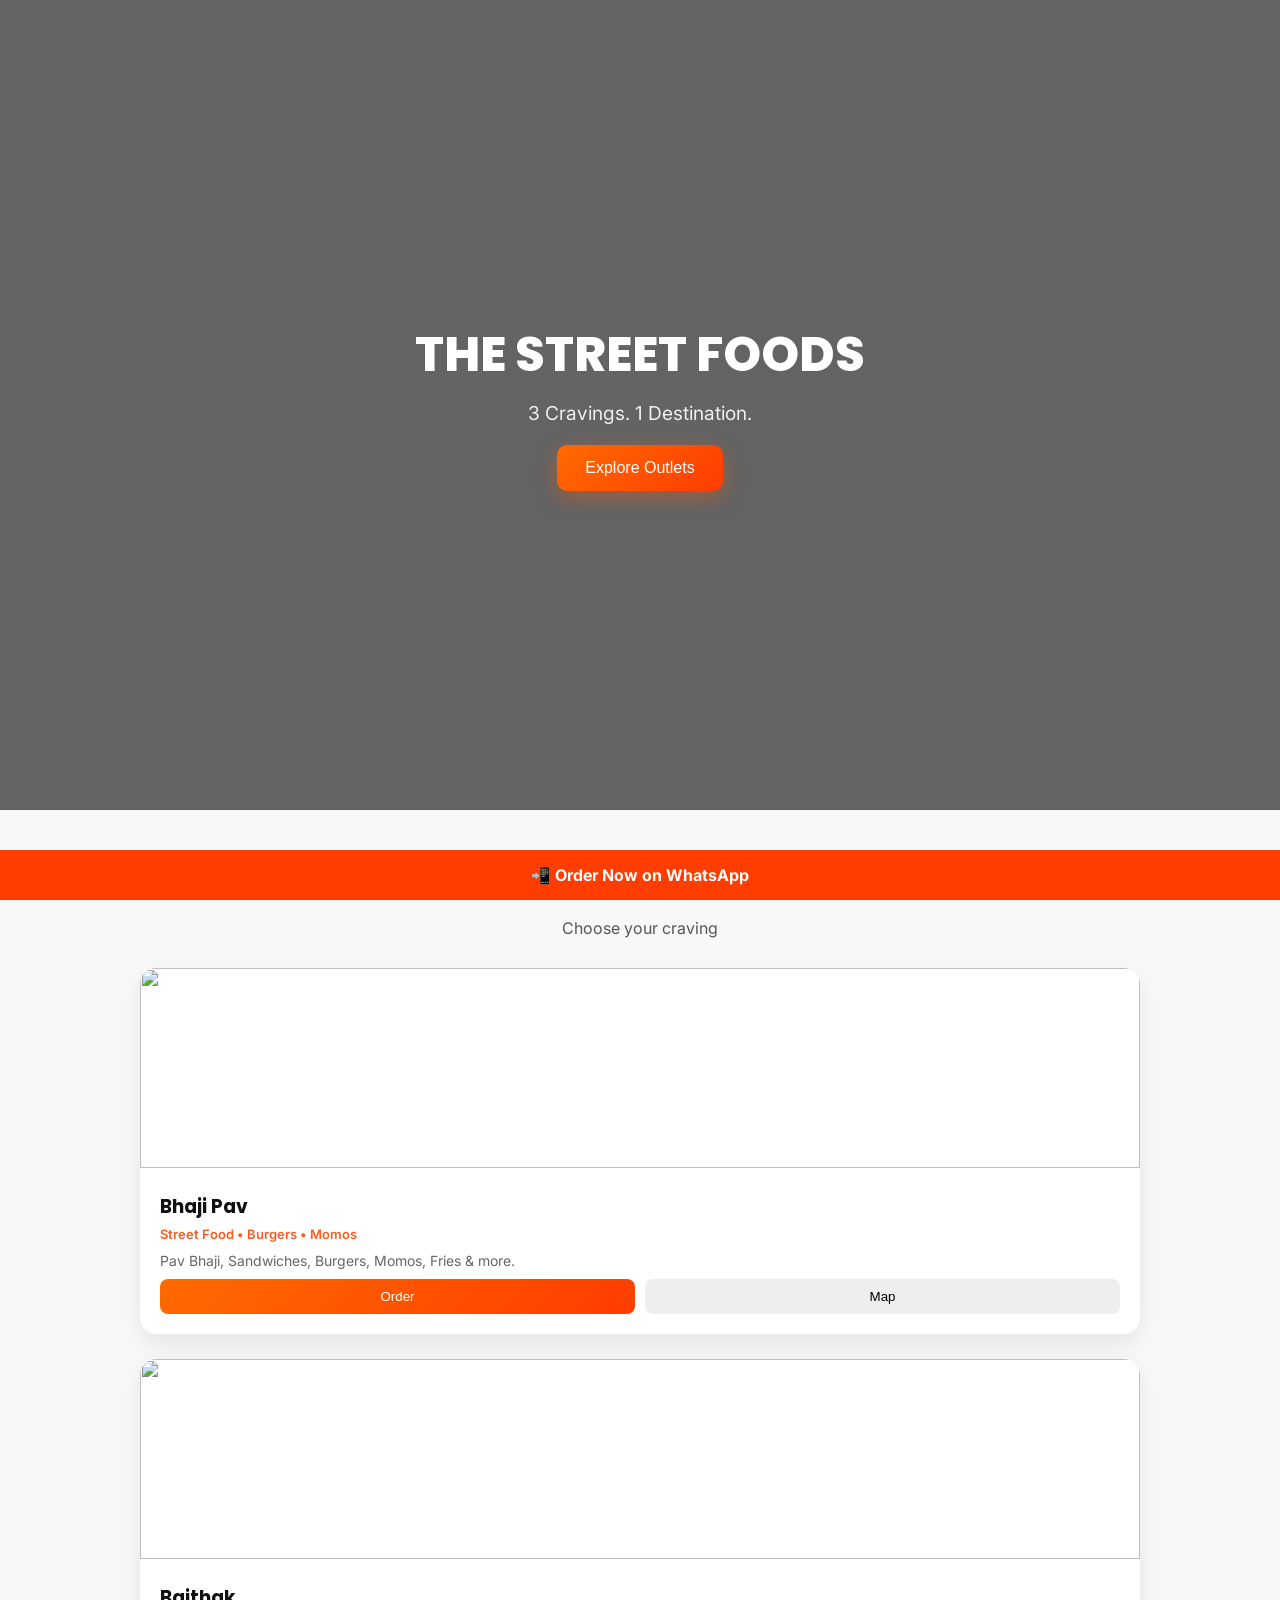
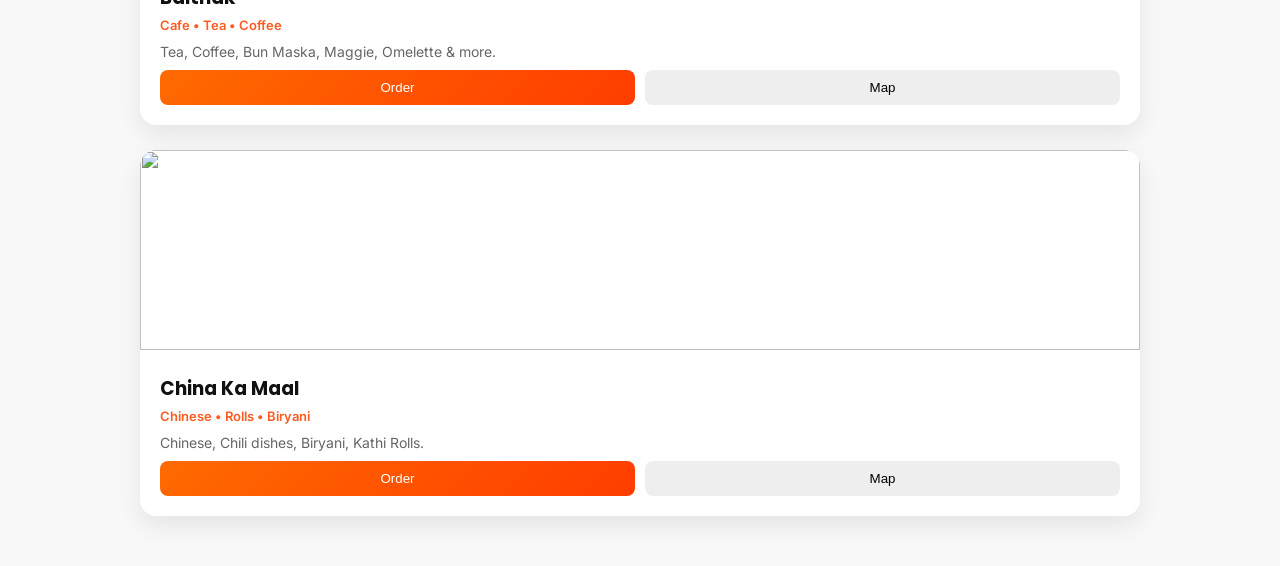
==== index.html @ 8d5b3496 "Add files via upload" ====
<!DOCTYPE html>
<html lang="en">
<head>
    <meta charset="UTF-8" />
    <meta name="viewport" content="width=device-width, initial-scale=1.0"/>
    <title>The Street Foods</title>

    <!-- Fonts -->
    <link href="https://fonts.googleapis.com/css2?family=Poppins:wght@400;600;800&family=Inter:wght@300;400;500&display=swap" rel="stylesheet">

    <style>
        * {
          margin: 0;
          padding: 0;
          box-sizing: border-box;
        }

        body {
          font-family: 'Inter', sans-serif;
          background: #f8f8f8;
          color: #111;
        }

        /* HERO */
        .hero {
          height: 90vh;
          background: linear-gradient(rgba(0,0,0,0.6), rgba(0,0,0,0.6)),
                      url('https://images.unsplash.com/photo-1504674900247-0877df9cc836');
          background-size: cover;
          background-position: center;
          display: flex;
          align-items: center;
          justify-content: center;
          text-align: center;
          color: white;
          padding: 20px;
        }

        .hero h1 {
          font-family: 'Poppins', sans-serif;
          font-size: 3rem;
          font-weight: 800;
        }

        .hero p {
          margin-top: 10px;
          font-size: 1.2rem;
          opacity: 0.9;
        }

        .hero button {
          margin-top: 20px;
          padding: 14px 28px;
          border: none;
          border-radius: 10px;
          background: linear-gradient(135deg, #ff6a00, #ff3d00);
          color: white;
          font-size: 16px;
          cursor: pointer;
          box-shadow: 0 6px 20px rgba(255,90,0,0.4);
          transition: 0.3s;
        }

        .hero button:hover {
          transform: scale(1.05);
        }

        /* SECTION */
        .section {
          padding: 50px 20px;
        }

        .section h2 {
          text-align: center;
          font-family: 'Poppins';
          font-size: 2rem;
          margin-bottom: 10px;
        }

        .section p {
          text-align: center;
          margin-bottom: 30px;
          color: #555;
        }

        /* CARDS */
        .cards {
          display: grid;
          gap: 25px;
          max-width: 1000px;
          margin: auto;
        }

        .card {
          background: white;
          border-radius: 16px;
          overflow: hidden;
          box-shadow: 0 10px 25px rgba(0,0,0,0.08);
          transition: 0.3s;
        }

        .card:hover {
          transform: translateY(-5px);
        }

        .card img {
          width: 100%;
          height: 200px;
          object-fit: cover;
        }

        .card-content {
          padding: 20px;
        }

        .card h3 {
          font-family: 'Poppins';
          margin-bottom: 5px;
        }

        .tag {
          font-size: 13px;
          color: #ff5a1f;
          font-weight: 600;
          margin-bottom: 10px;
        }

        .desc {
          font-size: 14px;
          color: #666;
          margin-bottom: 10px;
        }

        .buttons {
          display: flex;
          gap: 10px;
          margin-top: 10px;
        }

        .btn {
          flex: 1;
          padding: 10px;
          border-radius: 8px;
          border: none;
          cursor: pointer;
        }

        .primary {
          background: linear-gradient(135deg, #ff6a00, #ff3d00);
          color: white;
        }

        .secondary {
          background: #eee;
        }

        /* Sticky button */
        .sticky {
          position: fixed;
          bottom: 0;
          width: 100%;
          background: #ff3d00;
          color: white;
          text-align: center;
          padding: 15px;
          font-weight: bold;
        }

        /* MOBILE */
        @media (max-width: 600px) {
          .hero h1 {
            font-size: 2.2rem;
          }
        }
    </style>
</head>

<body>

<!-- HERO -->
<section class="hero">
    <div>
        <h1>THE STREET FOODS</h1>
        <p>3 Cravings. 1 Destination.</p>
        <button onclick="scrollToOutlets()">Explore Outlets</button>
    </div>
</section>

<!-- OUTLETS -->
<section class="section" id="outlets">
    <h2>Our Outlets</h2>
    <p>Choose your craving</p>

    <div class="cards">

        <!-- Bhaji Pav -->
        <div class="card">
            <img src="https://images.unsplash.com/photo-1604908554027-e477d54b3f6b">
            <div class="card-content">
                <h3>Bhaji Pav</h3>
                <div class="tag">Street Food • Burgers • Momos</div>
                <div class="desc">
                    Pav Bhaji, Sandwiches, Burgers, Momos, Fries & more.
                </div>

                <div class="buttons">
                    <button class="btn primary" onclick="order('Bhaji Pav', '918409067309')">Order</button>
                    <button class="btn secondary" onclick="openMap('https://share.google/gjvX9seNaSlevF1n9')">Map</button>
                </div>
            </div>
        </div>

        <!-- Baithak -->
        <div class="card">
            <img src="https://images.unsplash.com/photo-1495474472287-4d71bcdd2085">
            <div class="card-content">
                <h3>Baithak</h3>
                <div class="tag">Cafe • Tea • Coffee</div>
                <div class="desc">
                    Tea, Coffee, Bun Maska, Maggie, Omelette & more.
                </div>

                <div class="buttons">
                    <button class="btn primary" onclick="order('Baithak', '918409067309')">Order</button>
                    <button class="btn secondary" onclick="openMap('https://share.google/8egLSYewcyZuOjMww')">Map</button>
                </div>
            </div>
        </div>

        <!-- China -->
        <div class="card">
            <img src="https://images.unsplash.com/photo-1546069901-ba9599a7e63c">
            <div class="card-content">
                <h3>China Ka Maal</h3>
                <div class="tag">Chinese • Rolls • Biryani</div>
                <div class="desc">
                    Chinese, Chili dishes, Biryani, Kathi Rolls.
                </div>

                <div class="buttons">
                    <button class="btn primary" onclick="order('China Ka Maal', '917033182192')">Order</button>
                    <button class="btn secondary" onclick="openMap('https://share.google/0GJ7uHHTRGUVC8TvQ')">Map</button>
                </div>
            </div>
        </div>

    </div>
</section>

<!-- Sticky CTA -->
<div class="sticky" onclick="order('The Street Foods', '918409067309')">
    📲 Order Now on WhatsApp
</div>

<script>
    function scrollToOutlets() {
      document.getElementById("outlets").scrollIntoView({ behavior: "smooth" });
    }

    function order(outlet, number) {
      const msg = `Hi, I want to order from ${outlet}`;
      window.open(`https://wa.me/${number}?text=${encodeURIComponent(msg)}`);
    }

    function openMap(link) {
      window.open(link);
    }
</script>

</body>
</html>
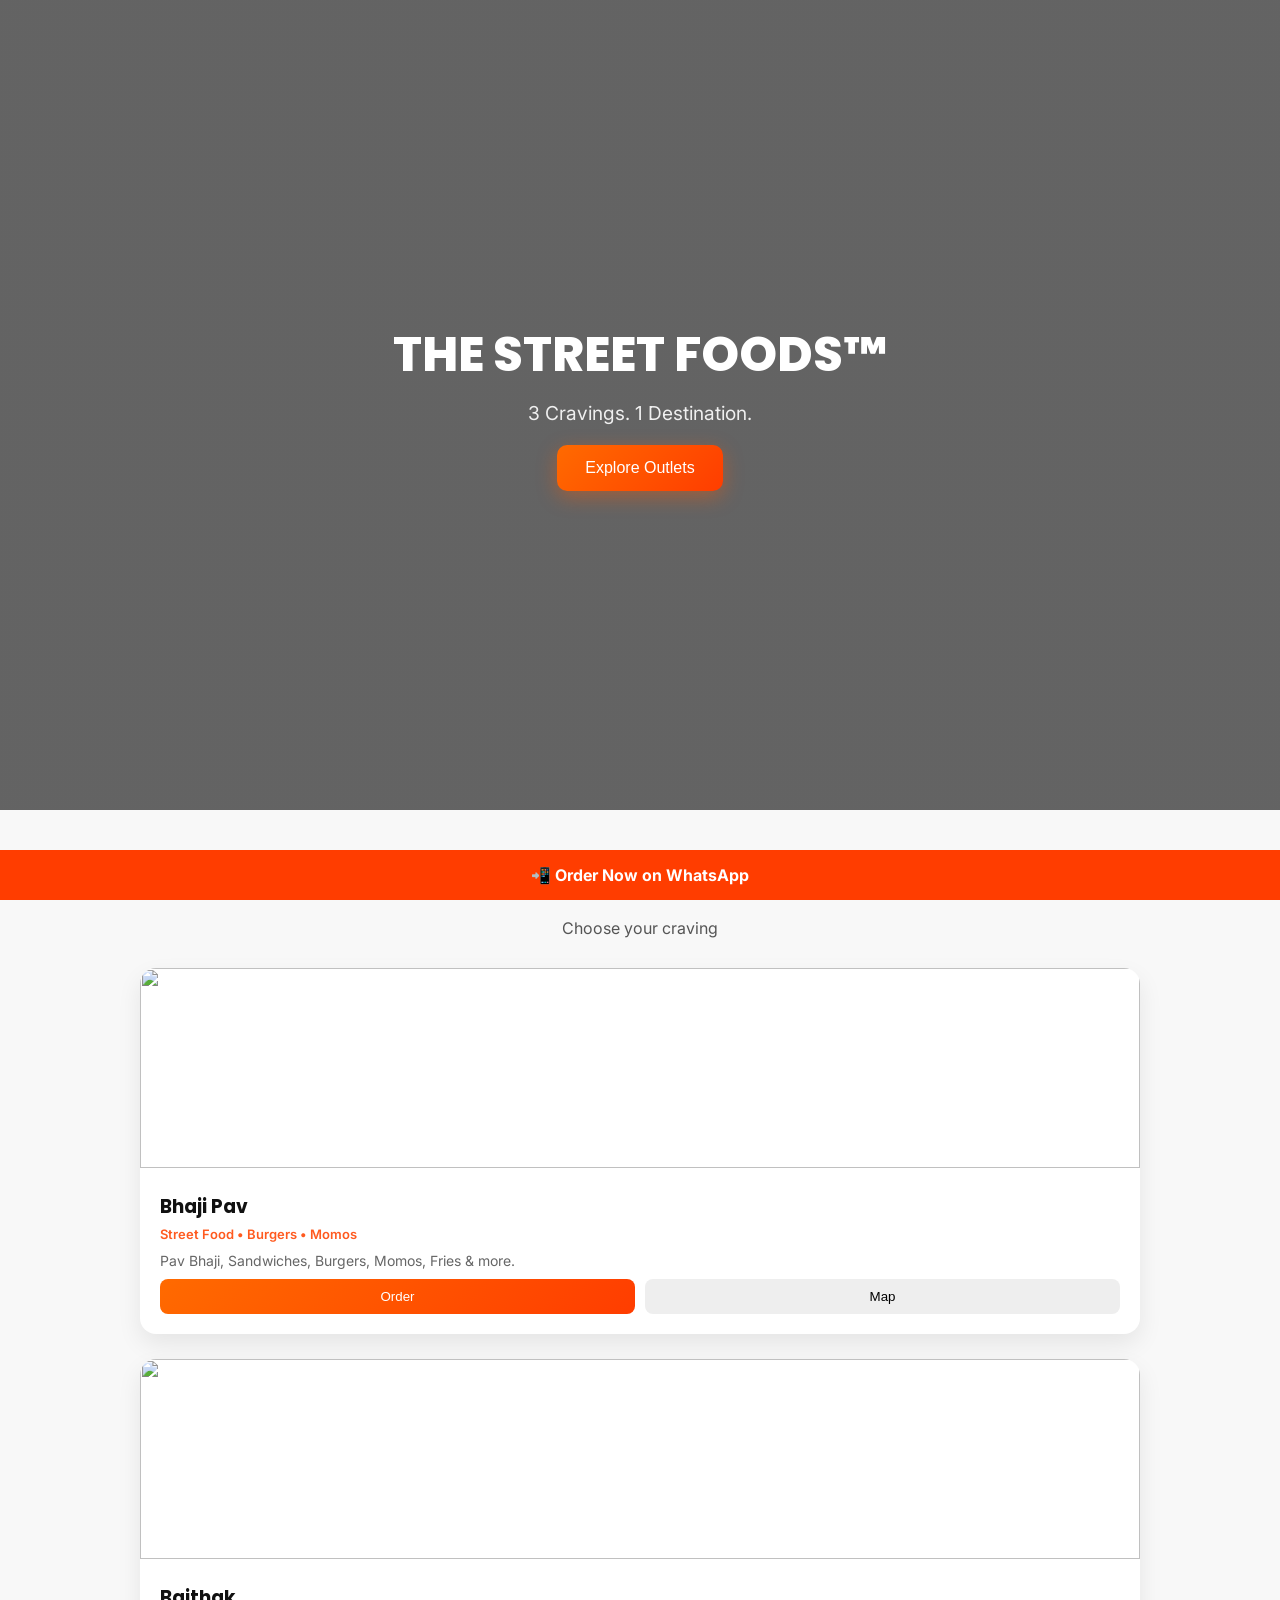
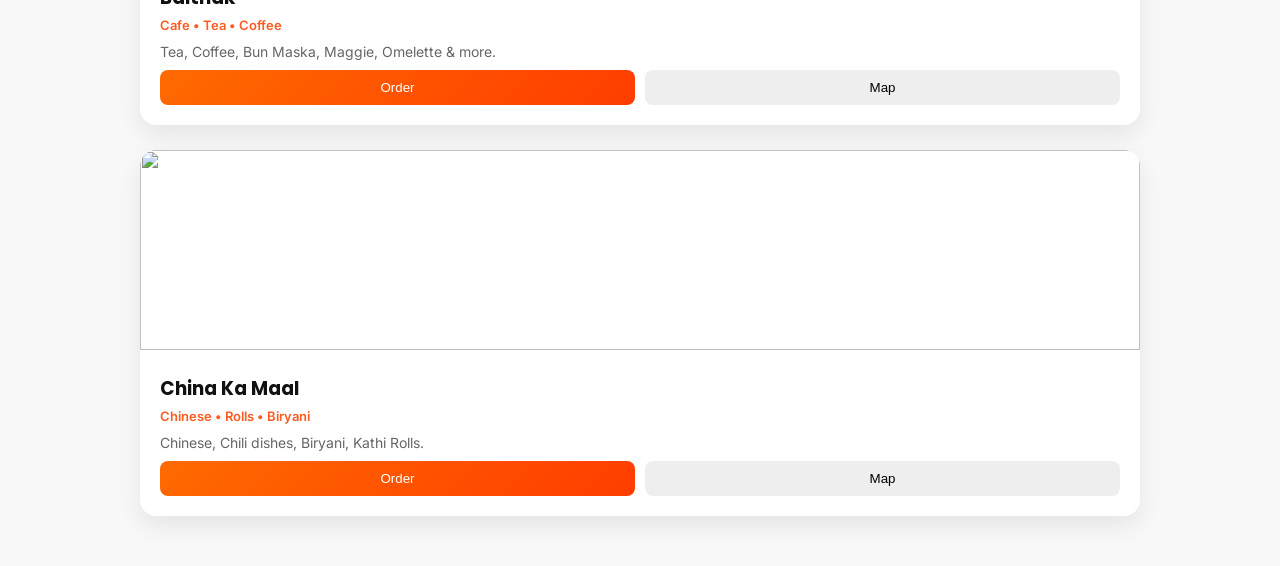
==== commit 67a568ef: "Update index.html" ====
--- a/index.html
+++ b/index.html
@@ -3,7 +3,7 @@
 <head>
     <meta charset="UTF-8" />
     <meta name="viewport" content="width=device-width, initial-scale=1.0"/>
-    <title>The Street Foods</title>
+    <title>The Street Foods™</title>
 
     <!-- Fonts -->
     <link href="https://fonts.googleapis.com/css2?family=Poppins:wght@400;600;800&family=Inter:wght@300;400;500&display=swap" rel="stylesheet">
@@ -180,7 +180,7 @@
 <!-- HERO -->
 <section class="hero">
     <div>
-        <h1>THE STREET FOODS</h1>
+        <h1>THE STREET FOODS™</h1>
         <p>3 Cravings. 1 Destination.</p>
         <button onclick="scrollToOutlets()">Explore Outlets</button>
     </div>
@@ -195,7 +195,7 @@
 
         <!-- Bhaji Pav -->
         <div class="card">
-            <img src="https://images.unsplash.com/photo-1604908554027-e477d54b3f6b">
+            <img src="https://images.unsplash.com/photo-1495474472287-4d71bcdd2085">
             <div class="card-content">
                 <h3>Bhaji Pav</h3>
                 <div class="tag">Street Food • Burgers • Momos</div>
@@ -268,4 +268,4 @@
 </script>
 
 </body>
-</html>+</html>
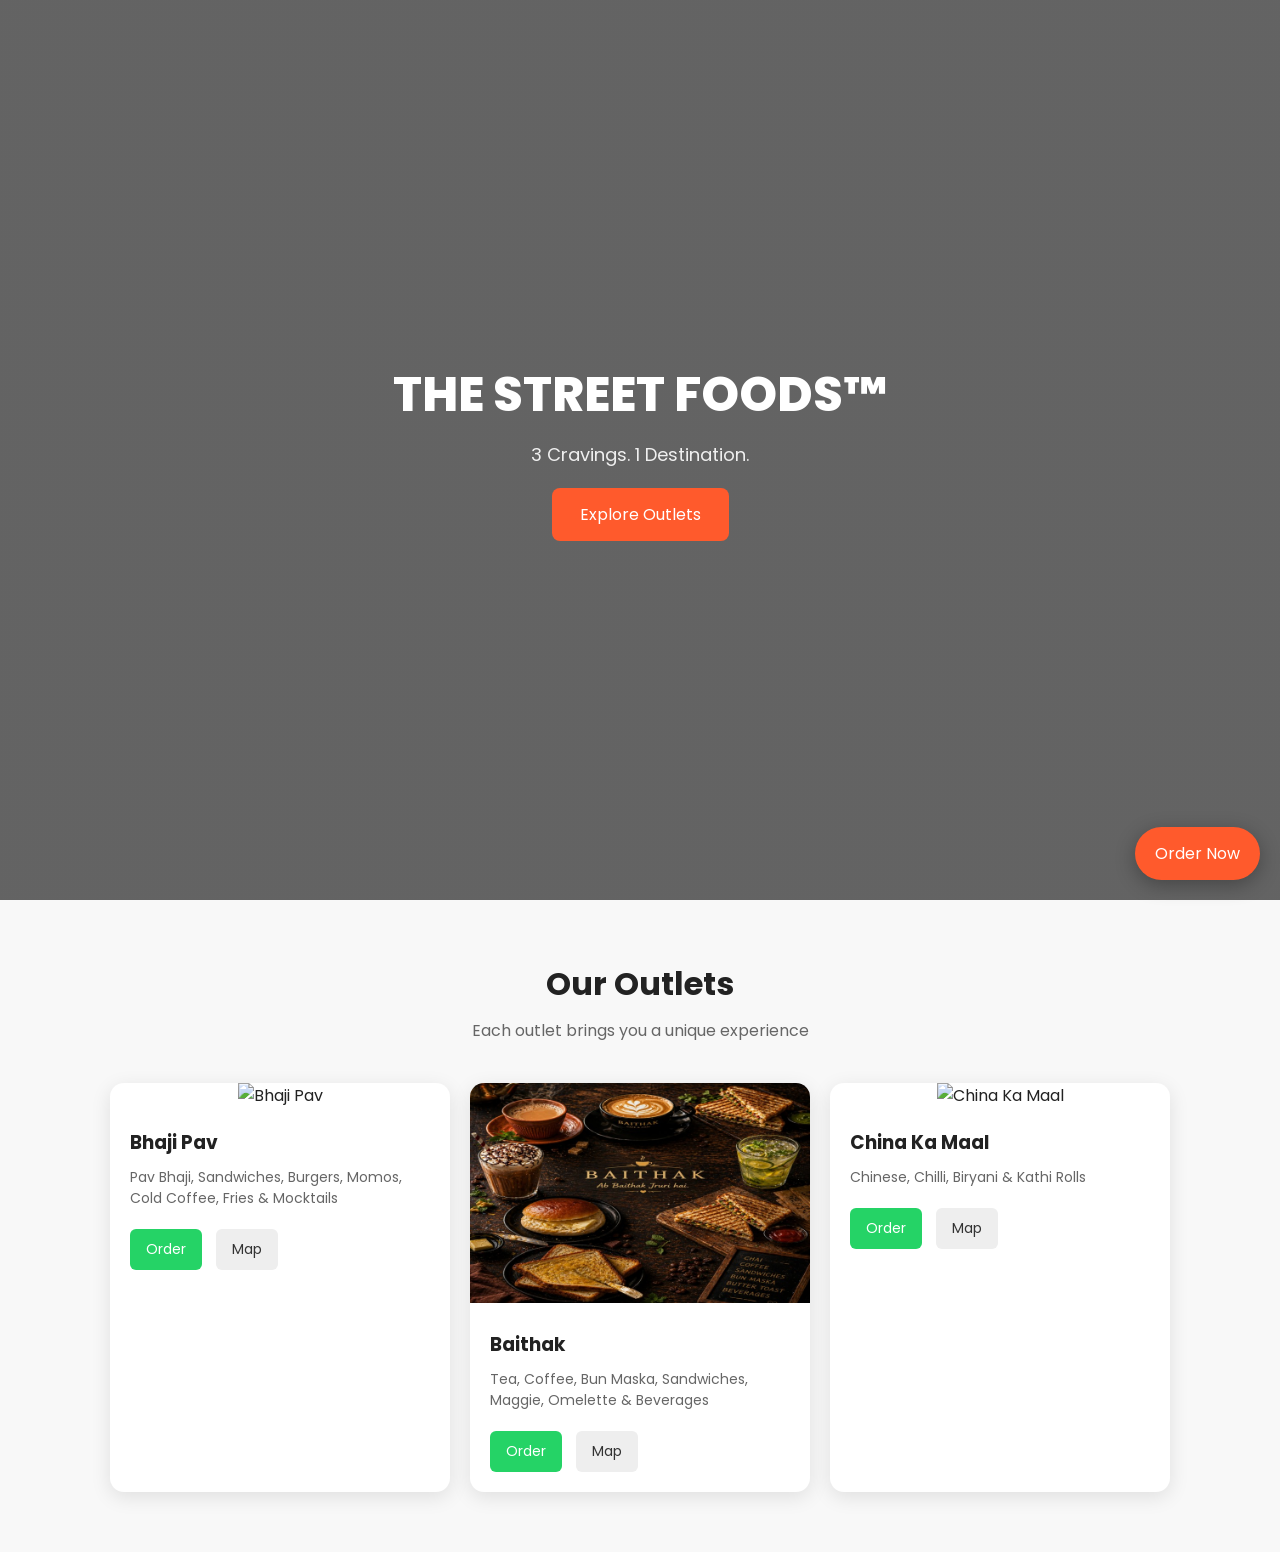
==== commit e795bd73: "Update index.html" ====
--- a/index.html
+++ b/index.html
@@ -1,271 +1,228 @@
 <!DOCTYPE html>
 <html lang="en">
 <head>
-    <meta charset="UTF-8" />
-    <meta name="viewport" content="width=device-width, initial-scale=1.0"/>
-    <title>The Street Foods™</title>
-
-    <!-- Fonts -->
-    <link href="https://fonts.googleapis.com/css2?family=Poppins:wght@400;600;800&family=Inter:wght@300;400;500&display=swap" rel="stylesheet">
-
-    <style>
-        * {
-          margin: 0;
-          padding: 0;
-          box-sizing: border-box;
-        }
-
-        body {
-          font-family: 'Inter', sans-serif;
-          background: #f8f8f8;
-          color: #111;
-        }
-
-        /* HERO */
-        .hero {
-          height: 90vh;
-          background: linear-gradient(rgba(0,0,0,0.6), rgba(0,0,0,0.6)),
-                      url('https://images.unsplash.com/photo-1504674900247-0877df9cc836');
-          background-size: cover;
-          background-position: center;
-          display: flex;
-          align-items: center;
-          justify-content: center;
-          text-align: center;
-          color: white;
-          padding: 20px;
-        }
-
-        .hero h1 {
-          font-family: 'Poppins', sans-serif;
-          font-size: 3rem;
-          font-weight: 800;
-        }
-
-        .hero p {
-          margin-top: 10px;
-          font-size: 1.2rem;
-          opacity: 0.9;
-        }
-
-        .hero button {
-          margin-top: 20px;
-          padding: 14px 28px;
-          border: none;
-          border-radius: 10px;
-          background: linear-gradient(135deg, #ff6a00, #ff3d00);
-          color: white;
-          font-size: 16px;
-          cursor: pointer;
-          box-shadow: 0 6px 20px rgba(255,90,0,0.4);
-          transition: 0.3s;
-        }
-
-        .hero button:hover {
-          transform: scale(1.05);
-        }
-
-        /* SECTION */
-        .section {
-          padding: 50px 20px;
-        }
-
-        .section h2 {
-          text-align: center;
-          font-family: 'Poppins';
-          font-size: 2rem;
-          margin-bottom: 10px;
-        }
-
-        .section p {
-          text-align: center;
-          margin-bottom: 30px;
-          color: #555;
-        }
-
-        /* CARDS */
-        .cards {
-          display: grid;
-          gap: 25px;
-          max-width: 1000px;
-          margin: auto;
-        }
-
-        .card {
-          background: white;
-          border-radius: 16px;
-          overflow: hidden;
-          box-shadow: 0 10px 25px rgba(0,0,0,0.08);
-          transition: 0.3s;
-        }
-
-        .card:hover {
-          transform: translateY(-5px);
-        }
-
-        .card img {
-          width: 100%;
-          height: 200px;
-          object-fit: cover;
-        }
-
-        .card-content {
-          padding: 20px;
-        }
-
-        .card h3 {
-          font-family: 'Poppins';
-          margin-bottom: 5px;
-        }
-
-        .tag {
-          font-size: 13px;
-          color: #ff5a1f;
-          font-weight: 600;
-          margin-bottom: 10px;
-        }
-
-        .desc {
-          font-size: 14px;
-          color: #666;
-          margin-bottom: 10px;
-        }
-
-        .buttons {
-          display: flex;
-          gap: 10px;
-          margin-top: 10px;
-        }
-
-        .btn {
-          flex: 1;
-          padding: 10px;
-          border-radius: 8px;
-          border: none;
-          cursor: pointer;
-        }
-
-        .primary {
-          background: linear-gradient(135deg, #ff6a00, #ff3d00);
-          color: white;
-        }
-
-        .secondary {
-          background: #eee;
-        }
-
-        /* Sticky button */
-        .sticky {
-          position: fixed;
-          bottom: 0;
-          width: 100%;
-          background: #ff3d00;
-          color: white;
-          text-align: center;
-          padding: 15px;
-          font-weight: bold;
-        }
-
-        /* MOBILE */
-        @media (max-width: 600px) {
-          .hero h1 {
-            font-size: 2.2rem;
-          }
-        }
-    </style>
+  <meta charset="UTF-8" />
+  <meta name="viewport" content="width=device-width, initial-scale=1.0"/>
+  <title>THE STREET FOODS™</title>
+
+  <!-- Google Fonts -->
+  <link href="https://fonts.googleapis.com/css2?family=Poppins:wght@400;600;800&display=swap" rel="stylesheet">
+
+  <style>
+    * {
+      margin: 0;
+      padding: 0;
+      box-sizing: border-box;
+      font-family: 'Poppins', sans-serif;
+    }
+
+    body {
+      background: #f8f8f8;
+      color: #222;
+    }
+
+    /* HERO */
+    .hero {
+      height: 100vh;
+      background: linear-gradient(rgba(0,0,0,0.6), rgba(0,0,0,0.6)),
+                  url('images/hero.png') center/cover no-repeat;
+      display: flex;
+      align-items: center;
+      justify-content: center;
+      text-align: center;
+      color: white;
+      padding: 20px;
+    }
+
+    .hero h1 {
+      font-size: 48px;
+      font-weight: 800;
+    }
+
+    .hero p {
+      margin-top: 10px;
+      font-size: 18px;
+      opacity: 0.9;
+    }
+
+    .btn {
+      margin-top: 20px;
+      padding: 14px 28px;
+      background: #ff5a2c;
+      color: white;
+      border: none;
+      border-radius: 8px;
+      font-size: 16px;
+      cursor: pointer;
+      text-decoration: none;
+      display: inline-block;
+    }
+
+    /* SECTION */
+    .section {
+      padding: 60px 20px;
+      max-width: 1100px;
+      margin: auto;
+      text-align: center;
+    }
+
+    .section h2 {
+      font-size: 32px;
+      margin-bottom: 10px;
+    }
+
+    .section p {
+      color: #666;
+      margin-bottom: 40px;
+    }
+
+    /* CARDS */
+    .grid {
+      display: grid;
+      grid-template-columns: repeat(auto-fit, minmax(280px, 1fr));
+      gap: 20px;
+    }
+
+    .card {
+      background: white;
+      border-radius: 14px;
+      overflow: hidden;
+      box-shadow: 0 5px 20px rgba(0,0,0,0.1);
+      transition: 0.3s;
+    }
+
+    .card:hover {
+      transform: translateY(-8px);
+      box-shadow: 0 15px 40px rgba(0,0,0,0.2);
+    }
+
+    .card img {
+      width: 100%;
+      height: 220px;
+      object-fit: cover;
+    }
+
+    .card-content {
+      padding: 20px;
+      text-align: left;
+    }
+
+    .card h3 {
+      margin-bottom: 10px;
+    }
+
+    .card p {
+      font-size: 14px;
+      color: #666;
+      margin-bottom: 15px;
+    }
+
+    .actions a {
+      display: inline-block;
+      margin-right: 10px;
+      margin-top: 5px;
+      padding: 10px 16px;
+      border-radius: 6px;
+      text-decoration: none;
+      font-size: 14px;
+    }
+
+    .whatsapp {
+      background: #25D366;
+      color: white;
+    }
+
+    .map {
+      background: #eee;
+      color: #333;
+    }
+
+    /* FLOAT BUTTON */
+    .floating-btn {
+      position: fixed;
+      bottom: 20px;
+      right: 20px;
+      background: #ff5a2c;
+      color: white;
+      padding: 14px 20px;
+      border-radius: 50px;
+      text-decoration: none;
+      box-shadow: 0 5px 20px rgba(0,0,0,0.3);
+    }
+
+    /* MOBILE */
+    @media(max-width:600px){
+      .hero h1 {
+        font-size: 32px;
+      }
+    }
+  </style>
 </head>
 
 <body>
 
-<!-- HERO -->
-<section class="hero">
+  <!-- HERO -->
+  <section class="hero">
     <div>
-        <h1>THE STREET FOODS™</h1>
-        <p>3 Cravings. 1 Destination.</p>
-        <button onclick="scrollToOutlets()">Explore Outlets</button>
+      <h1>THE STREET FOODS™</h1>
+      <p>3 Cravings. 1 Destination.</p>
+      <a href="#outlets" class="btn">Explore Outlets</a>
     </div>
-</section>
-
-<!-- OUTLETS -->
-<section class="section" id="outlets">
+  </section>
+
+  <!-- OUTLETS -->
+  <section class="section" id="outlets">
     <h2>Our Outlets</h2>
-    <p>Choose your craving</p>
-
-    <div class="cards">
-
-        <!-- Bhaji Pav -->
-        <div class="card">
-            <img src="https://images.unsplash.com/photo-1495474472287-4d71bcdd2085">
-            <div class="card-content">
-                <h3>Bhaji Pav</h3>
-                <div class="tag">Street Food • Burgers • Momos</div>
-                <div class="desc">
-                    Pav Bhaji, Sandwiches, Burgers, Momos, Fries & more.
-                </div>
-
-                <div class="buttons">
-                    <button class="btn primary" onclick="order('Bhaji Pav', '918409067309')">Order</button>
-                    <button class="btn secondary" onclick="openMap('https://share.google/gjvX9seNaSlevF1n9')">Map</button>
-                </div>
-            </div>
+    <p>Each outlet brings you a unique experience</p>
+
+    <div class="grid">
+
+      <!-- Bhaji Pav -->
+      <div class="card">
+        <img src="images/bhaji.jpg" alt="Bhaji Pav">
+        <div class="card-content">
+          <h3>Bhaji Pav</h3>
+          <p>Pav Bhaji, Sandwiches, Burgers, Momos, Cold Coffee, Fries & Mocktails</p>
+          <div class="actions">
+            <a class="whatsapp" href="https://wa.me/918409067309">Order</a>
+            <a class="map" href="https://share.google/gjvX9seNaSlevF1n9">Map</a>
+          </div>
         </div>
-
-        <!-- Baithak -->
-        <div class="card">
-            <img src="https://images.unsplash.com/photo-1495474472287-4d71bcdd2085">
-            <div class="card-content">
-                <h3>Baithak</h3>
-                <div class="tag">Cafe • Tea • Coffee</div>
-                <div class="desc">
-                    Tea, Coffee, Bun Maska, Maggie, Omelette & more.
-                </div>
-
-                <div class="buttons">
-                    <button class="btn primary" onclick="order('Baithak', '918409067309')">Order</button>
-                    <button class="btn secondary" onclick="openMap('https://share.google/8egLSYewcyZuOjMww')">Map</button>
-                </div>
-            </div>
+      </div>
+
+      <!-- Baithak -->
+      <div class="card">
+        <img src="images/baithak.jpg" alt="Baithak">
+        <div class="card-content">
+          <h3>Baithak</h3>
+          <p>Tea, Coffee, Bun Maska, Sandwiches, Maggie, Omelette & Beverages</p>
+          <div class="actions">
+            <a class="whatsapp" href="https://wa.me/918409067309">Order</a>
+            <a class="map" href="https://share.google/8egLSYewcyZuOjMww">Map</a>
+          </div>
         </div>
-
-        <!-- China -->
-        <div class="card">
-            <img src="https://images.unsplash.com/photo-1546069901-ba9599a7e63c">
-            <div class="card-content">
-                <h3>China Ka Maal</h3>
-                <div class="tag">Chinese • Rolls • Biryani</div>
-                <div class="desc">
-                    Chinese, Chili dishes, Biryani, Kathi Rolls.
-                </div>
-
-                <div class="buttons">
-                    <button class="btn primary" onclick="order('China Ka Maal', '917033182192')">Order</button>
-                    <button class="btn secondary" onclick="openMap('https://share.google/0GJ7uHHTRGUVC8TvQ')">Map</button>
-                </div>
-            </div>
+      </div>
+
+      <!-- China Ka Maal -->
+      <div class="card">
+        <img src="images/china.jpg" alt="China Ka Maal">
+        <div class="card-content">
+          <h3>China Ka Maal</h3>
+          <p>Chinese, Chilli, Biryani & Kathi Rolls</p>
+          <div class="actions">
+            <a class="whatsapp" href="https://wa.me/917033182192">Order</a>
+            <a class="map" href="https://share.google/0GJ7uHHTRGUVC8TvQ">Map</a>
+          </div>
         </div>
+      </div>
 
     </div>
-</section>
-
-<!-- Sticky CTA -->
-<div class="sticky" onclick="order('The Street Foods', '918409067309')">
-    📲 Order Now on WhatsApp
-</div>
-
-<script>
-    function scrollToOutlets() {
-      document.getElementById("outlets").scrollIntoView({ behavior: "smooth" });
-    }
-
-    function order(outlet, number) {
-      const msg = `Hi, I want to order from ${outlet}`;
-      window.open(`https://wa.me/${number}?text=${encodeURIComponent(msg)}`);
-    }
-
-    function openMap(link) {
-      window.open(link);
-    }
-</script>
+  </section>
+
+  <!-- FLOATING BUTTON -->
+  <a href="https://wa.me/918409067309" class="floating-btn">
+    Order Now
+  </a>
 
 </body>
 </html>
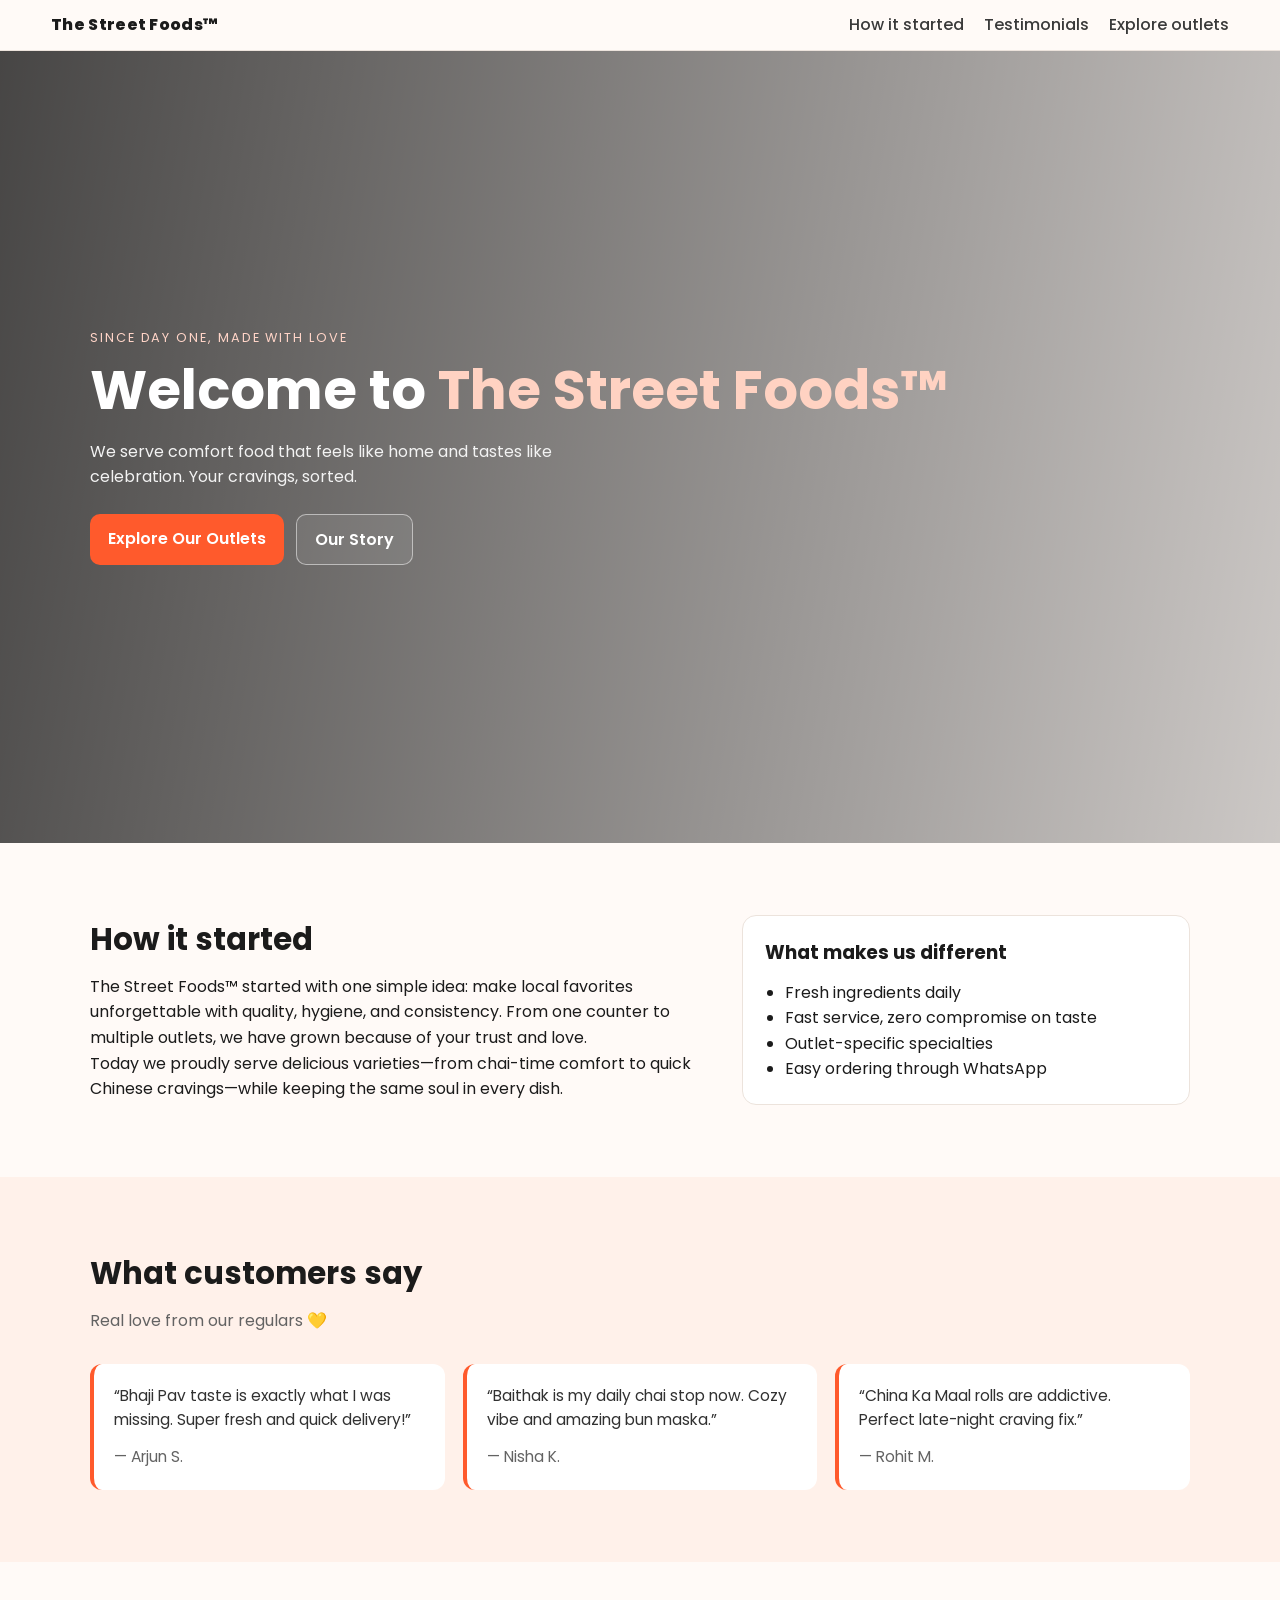
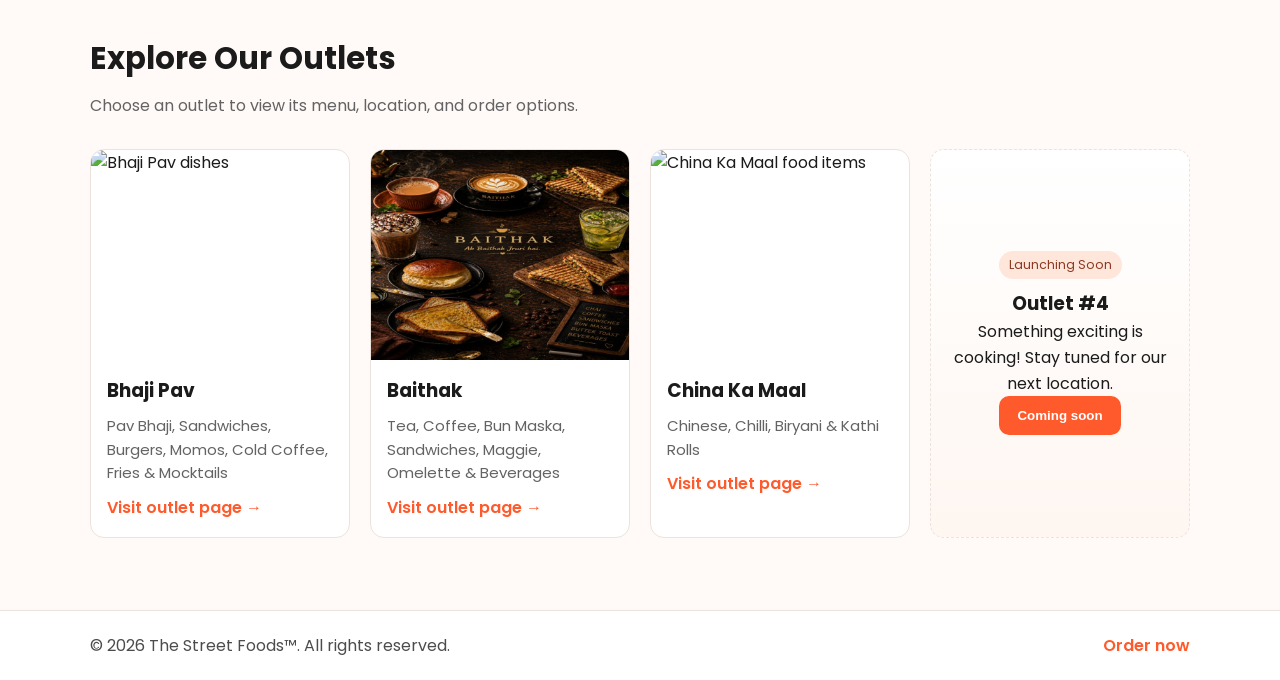
==== commit 5ecc6afa: "Add Netlify-ready static deploy config and robust outlet routing" ====
--- a/index.html
+++ b/index.html
@@ -1,228 +1,132 @@
-<!DOCTYPE html>
-<html lang="en">
-<head>
-  <meta charset="UTF-8" />
-  <meta name="viewport" content="width=device-width, initial-scale=1.0"/>
-  <title>THE STREET FOODS™</title>
-
-  <!-- Google Fonts -->
-  <link href="https://fonts.googleapis.com/css2?family=Poppins:wght@400;600;800&display=swap" rel="stylesheet">
-
-  <style>
-    * {
-      margin: 0;
-      padding: 0;
-      box-sizing: border-box;
-      font-family: 'Poppins', sans-serif;
-    }
-
-    body {
-      background: #f8f8f8;
-      color: #222;
-    }
-
-    /* HERO */
-    .hero {
-      height: 100vh;
-      background: linear-gradient(rgba(0,0,0,0.6), rgba(0,0,0,0.6)),
-                  url('images/hero.png') center/cover no-repeat;
-      display: flex;
-      align-items: center;
-      justify-content: center;
-      text-align: center;
-      color: white;
-      padding: 20px;
-    }
-
-    .hero h1 {
-      font-size: 48px;
-      font-weight: 800;
-    }
-
-    .hero p {
-      margin-top: 10px;
-      font-size: 18px;
-      opacity: 0.9;
-    }
-
-    .btn {
-      margin-top: 20px;
-      padding: 14px 28px;
-      background: #ff5a2c;
-      color: white;
-      border: none;
-      border-radius: 8px;
-      font-size: 16px;
-      cursor: pointer;
-      text-decoration: none;
-      display: inline-block;
-    }
-
-    /* SECTION */
-    .section {
-      padding: 60px 20px;
-      max-width: 1100px;
-      margin: auto;
-      text-align: center;
-    }
-
-    .section h2 {
-      font-size: 32px;
-      margin-bottom: 10px;
-    }
-
-    .section p {
-      color: #666;
-      margin-bottom: 40px;
-    }
-
-    /* CARDS */
-    .grid {
-      display: grid;
-      grid-template-columns: repeat(auto-fit, minmax(280px, 1fr));
-      gap: 20px;
-    }
-
-    .card {
-      background: white;
-      border-radius: 14px;
-      overflow: hidden;
-      box-shadow: 0 5px 20px rgba(0,0,0,0.1);
-      transition: 0.3s;
-    }
-
-    .card:hover {
-      transform: translateY(-8px);
-      box-shadow: 0 15px 40px rgba(0,0,0,0.2);
-    }
-
-    .card img {
-      width: 100%;
-      height: 220px;
-      object-fit: cover;
-    }
-
-    .card-content {
-      padding: 20px;
-      text-align: left;
-    }
-
-    .card h3 {
-      margin-bottom: 10px;
-    }
-
-    .card p {
-      font-size: 14px;
-      color: #666;
-      margin-bottom: 15px;
-    }
-
-    .actions a {
-      display: inline-block;
-      margin-right: 10px;
-      margin-top: 5px;
-      padding: 10px 16px;
-      border-radius: 6px;
-      text-decoration: none;
-      font-size: 14px;
-    }
-
-    .whatsapp {
-      background: #25D366;
-      color: white;
-    }
-
-    .map {
-      background: #eee;
-      color: #333;
-    }
-
-    /* FLOAT BUTTON */
-    .floating-btn {
-      position: fixed;
-      bottom: 20px;
-      right: 20px;
-      background: #ff5a2c;
-      color: white;
-      padding: 14px 20px;
-      border-radius: 50px;
-      text-decoration: none;
-      box-shadow: 0 5px 20px rgba(0,0,0,0.3);
-    }
-
-    /* MOBILE */
-    @media(max-width:600px){
-      .hero h1 {
-        font-size: 32px;
-      }
-    }
-  </style>
-</head>
-
-<body>
-
-  <!-- HERO -->
-  <section class="hero">
-    <div>
-      <h1>THE STREET FOODS™</h1>
-      <p>3 Cravings. 1 Destination.</p>
-      <a href="#outlets" class="btn">Explore Outlets</a>
-    </div>
-  </section>
-
-  <!-- OUTLETS -->
-  <section class="section" id="outlets">
-    <h2>Our Outlets</h2>
-    <p>Each outlet brings you a unique experience</p>
-
-    <div class="grid">
-
-      <!-- Bhaji Pav -->
-      <div class="card">
-        <img src="images/bhaji.jpg" alt="Bhaji Pav">
-        <div class="card-content">
-          <h3>Bhaji Pav</h3>
-          <p>Pav Bhaji, Sandwiches, Burgers, Momos, Cold Coffee, Fries & Mocktails</p>
-          <div class="actions">
-            <a class="whatsapp" href="https://wa.me/918409067309">Order</a>
-            <a class="map" href="https://share.google/gjvX9seNaSlevF1n9">Map</a>
-          </div>
-        </div>
-      </div>
-
-      <!-- Baithak -->
-      <div class="card">
-        <img src="images/baithak.jpg" alt="Baithak">
-        <div class="card-content">
-          <h3>Baithak</h3>
-          <p>Tea, Coffee, Bun Maska, Sandwiches, Maggie, Omelette & Beverages</p>
-          <div class="actions">
-            <a class="whatsapp" href="https://wa.me/918409067309">Order</a>
-            <a class="map" href="https://share.google/8egLSYewcyZuOjMww">Map</a>
-          </div>
-        </div>
-      </div>
-
-      <!-- China Ka Maal -->
-      <div class="card">
-        <img src="images/china.jpg" alt="China Ka Maal">
-        <div class="card-content">
-          <h3>China Ka Maal</h3>
-          <p>Chinese, Chilli, Biryani & Kathi Rolls</p>
-          <div class="actions">
-            <a class="whatsapp" href="https://wa.me/917033182192">Order</a>
-            <a class="map" href="https://share.google/0GJ7uHHTRGUVC8TvQ">Map</a>
-          </div>
-        </div>
-      </div>
-
-    </div>
-  </section>
-
-  <!-- FLOATING BUTTON -->
-  <a href="https://wa.me/918409067309" class="floating-btn">
-    Order Now
-  </a>
-
-</body>
-</html>
+<!DOCTYPE html>
+<html lang="en">
+<head>
+  <meta charset="UTF-8" />
+  <meta name="viewport" content="width=device-width, initial-scale=1.0"/>
+  <title>The Street Foods™ | 3 Cravings. 1 Destination.</title>
+  <meta name="description" content="Welcome to The Street Foods™. Discover our story, what customers love, and explore all outlets." />
+  <link rel="preconnect" href="https://fonts.googleapis.com">
+  <link rel="preconnect" href="https://fonts.gstatic.com" crossorigin>
+  <link href="https://fonts.googleapis.com/css2?family=Poppins:wght@400;500;600;700;800&display=swap" rel="stylesheet">
+  <link rel="stylesheet" href="styles.css">
+</head>
+<body>
+  <header class="topbar">
+    <a class="brand" href="index.html">The Street Foods™</a>
+    <nav>
+      <a href="#story">How it started</a>
+      <a href="#testimonials">Testimonials</a>
+      <a href="#outlets">Explore outlets</a>
+    </nav>
+  </header>
+
+  <section class="hero">
+    <div class="hero-overlay"></div>
+    <div class="hero-content container">
+      <p class="eyebrow">Since day one, made with love</p>
+      <h1>Welcome to <span>The Street Foods™</span></h1>
+      <p class="lead">We serve comfort food that feels like home and tastes like celebration. Your cravings, sorted.</p>
+      <div class="hero-actions">
+        <a class="btn btn-primary" href="#outlets">Explore Our Outlets</a>
+        <a class="btn btn-ghost" href="#story">Our Story</a>
+      </div>
+    </div>
+  </section>
+
+  <main>
+    <section class="section container" id="story">
+      <div class="split">
+        <article>
+          <h2>How it started</h2>
+          <p>The Street Foods™ started with one simple idea: make local favorites unforgettable with quality, hygiene, and consistency. From one counter to multiple outlets, we have grown because of your trust and love.</p>
+          <p>Today we proudly serve delicious varieties—from chai-time comfort to quick Chinese cravings—while keeping the same soul in every dish.</p>
+        </article>
+        <aside class="highlight-card">
+          <h3>What makes us different</h3>
+          <ul>
+            <li>Fresh ingredients daily</li>
+            <li>Fast service, zero compromise on taste</li>
+            <li>Outlet-specific specialties</li>
+            <li>Easy ordering through WhatsApp</li>
+          </ul>
+        </aside>
+      </div>
+    </section>
+
+    <section class="section section-muted" id="testimonials">
+      <div class="container">
+        <h2>What customers say</h2>
+        <p class="section-sub">Real love from our regulars 💛</p>
+        <div class="testimonial-grid">
+          <blockquote>
+            “Bhaji Pav taste is exactly what I was missing. Super fresh and quick delivery!”
+            <cite>— Arjun S.</cite>
+          </blockquote>
+          <blockquote>
+            “Baithak is my daily chai stop now. Cozy vibe and amazing bun maska.”
+            <cite>— Nisha K.</cite>
+          </blockquote>
+          <blockquote>
+            “China Ka Maal rolls are addictive. Perfect late-night craving fix.”
+            <cite>— Rohit M.</cite>
+          </blockquote>
+        </div>
+      </div>
+    </section>
+
+    <section class="section container" id="outlets">
+      <h2>Explore Our Outlets</h2>
+      <p class="section-sub">Choose an outlet to view its menu, location, and order options.</p>
+
+      <div class="outlet-grid">
+        <a class="outlet-card" href="outlet-bhaji-pav.html" aria-label="Open Bhaji Pav outlet page">
+          <img src="images/bhaji.jpg" alt="Bhaji Pav dishes">
+          <div class="outlet-content">
+            <h3>Bhaji Pav</h3>
+            <p>Pav Bhaji, Sandwiches, Burgers, Momos, Cold Coffee, Fries & Mocktails</p>
+            <span class="card-link">Visit outlet page →</span>
+          </div>
+        </a>
+
+        <a class="outlet-card" href="outlet-baithak.html" aria-label="Open Baithak outlet page">
+          <img src="images/baithak.jpg" alt="Baithak cafe food and tea">
+          <div class="outlet-content">
+            <h3>Baithak</h3>
+            <p>Tea, Coffee, Bun Maska, Sandwiches, Maggie, Omelette & Beverages</p>
+            <span class="card-link">Visit outlet page →</span>
+          </div>
+        </a>
+
+        <a class="outlet-card" href="outlet-china-ka-maal.html" aria-label="Open China Ka Maal outlet page">
+          <img src="images/china.jpg" alt="China Ka Maal food items">
+          <div class="outlet-content">
+            <h3>China Ka Maal</h3>
+            <p>Chinese, Chilli, Biryani & Kathi Rolls</p>
+            <span class="card-link">Visit outlet page →</span>
+          </div>
+        </a>
+
+        <article class="outlet-card coming-soon" aria-label="4th outlet coming soon">
+          <div class="coming-soon-inner">
+            <p class="badge">Launching Soon</p>
+            <h3>Outlet #4</h3>
+            <p>Something exciting is cooking! Stay tuned for our next location.</p>
+            <button class="btn btn-primary" disabled>Coming soon</button>
+          </div>
+        </article>
+      </div>
+    </section>
+  </main>
+
+  <footer class="footer">
+    <div class="container footer-row">
+      <p>© <span id="year"></span> The Street Foods™. All rights reserved.</p>
+      <a href="#outlets">Order now</a>
+    </div>
+  </footer>
+
+  <script>
+    document.getElementById('year').textContent = new Date().getFullYear();
+  </script>
+</body>
+</html>
--- a/styles.css
+++ b/styles.css
@@ -0,0 +1,199 @@
+:root {
+  --bg: #fffaf7;
+  --text: #1b1b1b;
+  --muted: #636363;
+  --brand: #ff5a2c;
+  --brand-dark: #e74c1f;
+  --card: #ffffff;
+  --line: #ece3dc;
+}
+
+* { box-sizing: border-box; margin: 0; padding: 0; }
+body {
+  font-family: 'Poppins', sans-serif;
+  color: var(--text);
+  background: var(--bg);
+  line-height: 1.6;
+}
+img { max-width: 100%; display: block; }
+a { color: inherit; text-decoration: none; }
+
+.container { width: min(1100px, 92%); margin-inline: auto; }
+.section { padding: 72px 0; }
+.section-muted { background: #fff1ea; }
+.section h2 { font-size: clamp(1.8rem, 2.4vw, 2.4rem); margin-bottom: 10px; }
+.section-sub { color: var(--muted); margin-bottom: 30px; }
+
+.topbar {
+  position: sticky;
+  top: 0;
+  z-index: 20;
+  display: flex;
+  justify-content: space-between;
+  align-items: center;
+  background: rgba(255, 250, 247, 0.94);
+  border-bottom: 1px solid var(--line);
+  padding: 12px 4%;
+  backdrop-filter: blur(8px);
+}
+.brand { font-weight: 800; letter-spacing: .3px; }
+.topbar nav { display: flex; gap: 20px; }
+.topbar nav a { color: #3a3a3a; font-weight: 500; }
+
+.hero {
+  position: relative;
+  min-height: 88vh;
+  background: url('images/hero.png') center/cover no-repeat;
+  display: grid;
+  place-items: center;
+  overflow: hidden;
+}
+.hero-overlay {
+  position: absolute;
+  inset: 0;
+  background: linear-gradient(100deg, rgba(0, 0, 0, 0.72), rgba(0, 0, 0, 0.2));
+}
+.hero-content {
+  position: relative;
+  color: #fff;
+  text-align: left;
+}
+.eyebrow {
+  text-transform: uppercase;
+  letter-spacing: .15em;
+  font-size: .8rem;
+  margin-bottom: 10px;
+  color: #ffd4c7;
+}
+.hero h1 {
+  font-size: clamp(2rem, 5vw, 3.4rem);
+  line-height: 1.18;
+  margin-bottom: 16px;
+}
+.hero h1 span { color: #ffd2c2; }
+.hero .lead {
+  width: min(560px, 100%);
+  color: #f3f3f3;
+}
+.hero-actions {
+  margin-top: 24px;
+  display: flex;
+  gap: 12px;
+  flex-wrap: wrap;
+}
+
+.btn {
+  border: 0;
+  border-radius: 10px;
+  padding: 12px 18px;
+  font-weight: 600;
+  cursor: pointer;
+}
+.btn-primary {
+  background: var(--brand);
+  color: #fff;
+}
+.btn-primary:hover { background: var(--brand-dark); }
+.btn-ghost {
+  border: 1px solid rgba(255,255,255,.5);
+  color: #fff;
+  background: rgba(255,255,255,.08);
+}
+
+.split {
+  display: grid;
+  grid-template-columns: 1.4fr 1fr;
+  gap: 24px;
+  align-items: start;
+}
+.highlight-card {
+  background: var(--card);
+  border: 1px solid var(--line);
+  border-radius: 14px;
+  padding: 22px;
+}
+.highlight-card ul {
+  margin-top: 12px;
+  padding-left: 20px;
+}
+
+.testimonial-grid {
+  display: grid;
+  grid-template-columns: repeat(3, minmax(0, 1fr));
+  gap: 18px;
+}
+.testimonial-grid blockquote {
+  background: #fff;
+  border-left: 4px solid var(--brand);
+  border-radius: 12px;
+  padding: 20px;
+  font-size: .97rem;
+  color: #313131;
+}
+.testimonial-grid cite {
+  display: block;
+  margin-top: 12px;
+  color: var(--muted);
+  font-style: normal;
+}
+
+.outlet-grid {
+  display: grid;
+  grid-template-columns: repeat(auto-fit, minmax(240px, 1fr));
+  gap: 20px;
+}
+.outlet-card {
+  background: #fff;
+  border: 1px solid var(--line);
+  border-radius: 14px;
+  overflow: hidden;
+  transition: transform .18s ease, box-shadow .18s ease;
+}
+.outlet-card:hover {
+  transform: translateY(-6px);
+  box-shadow: 0 14px 24px rgba(0,0,0,.08);
+}
+.outlet-card img { height: 210px; width: 100%; object-fit: cover; }
+.outlet-content { padding: 16px; }
+.outlet-content p { color: var(--muted); margin: 8px 0 10px; font-size: .93rem; }
+.card-link { color: var(--brand); font-weight: 600; }
+
+.coming-soon {
+  display: grid;
+  place-items: center;
+  min-height: 340px;
+  border-style: dashed;
+  background: linear-gradient(180deg, #fff, #fff6f1);
+}
+.coming-soon-inner { text-align: center; padding: 20px; }
+.badge {
+  display: inline-block;
+  background: #ffe6db;
+  color: #8b3a21;
+  border-radius: 999px;
+  padding: 4px 10px;
+  font-size: .78rem;
+  margin-bottom: 10px;
+}
+
+.footer {
+  border-top: 1px solid var(--line);
+  background: #fff;
+  padding: 22px 0;
+}
+.footer-row {
+  display: flex;
+  justify-content: space-between;
+  align-items: center;
+  color: #4c4c4c;
+}
+.footer a { color: var(--brand); font-weight: 600; }
+
+@media (max-width: 900px) {
+  .testimonial-grid { grid-template-columns: 1fr; }
+  .split { grid-template-columns: 1fr; }
+}
+@media (max-width: 740px) {
+  .topbar { flex-direction: column; gap: 10px; }
+  .topbar nav { flex-wrap: wrap; justify-content: center; gap: 12px; }
+}
